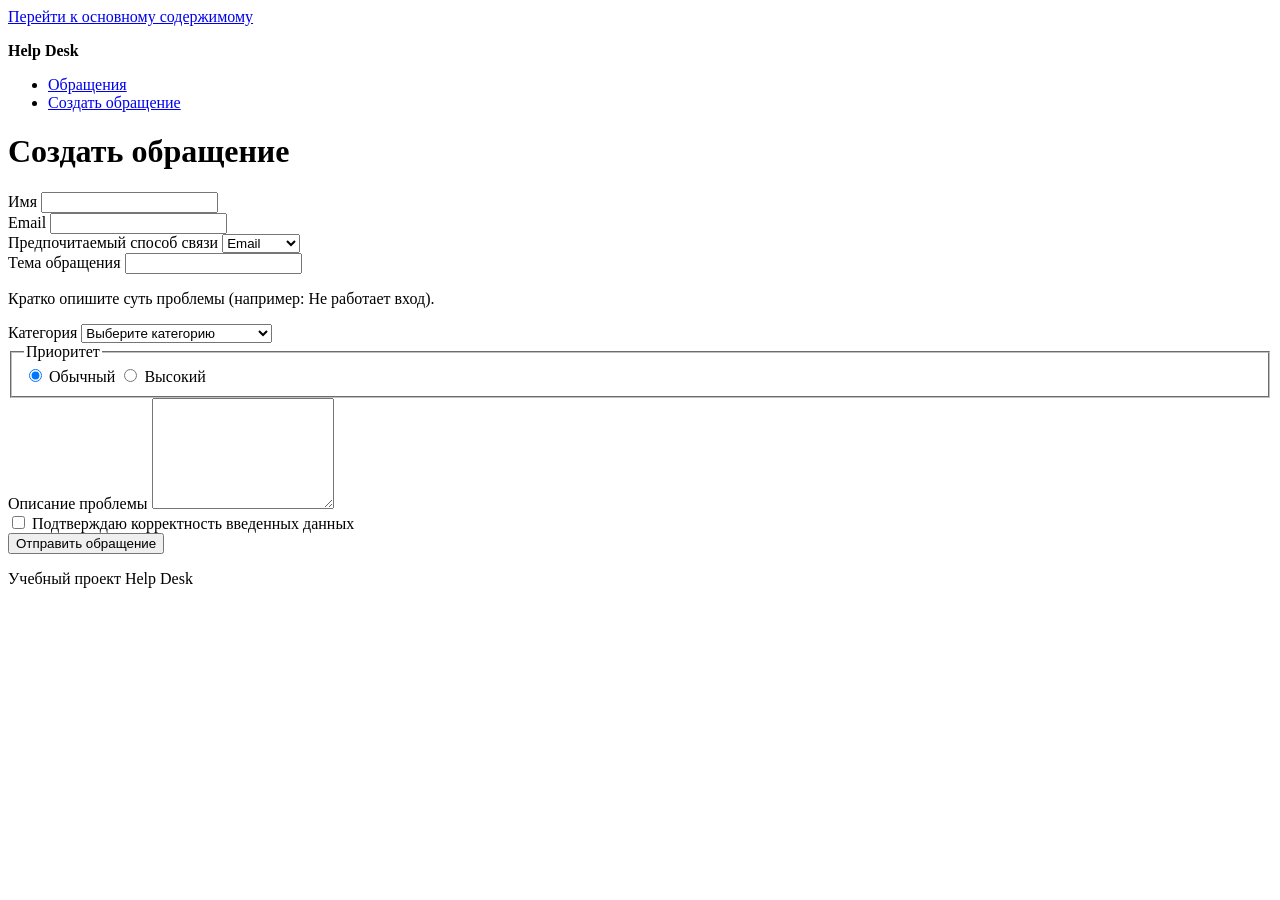
==== semantic-html/create-ticket.html @ efa71661 "Fix create-ticket.html" ====
<!doctype html>
<html lang="ru">
<head>
  <meta charset="utf-8">
  <meta name="viewport" content="width=device-width, initial-scale=1">
  <title>Создать обращение — Help Desk</title>
</head>
<body>
  <a href="#main-content">Перейти к основному содержимому</a>

  <header>
    <p><strong>Help Desk</strong></p>
    <nav aria-label="Основная навигация">
      <ul>
        <li><a href="index.html">Обращения</a></li>
        <li><a href="create-ticket.html">Создать обращение</a></li>
      </ul>
    </nav>
  </header>

  <main id="main-content">
    <h1>Создать обращение</h1>

    <form action="#" method="post">
      <div>
        <label for="customer-name">Имя</label>
        <input id="customer-name" name="customerName" type="text" autocomplete="name" required>
      </div>

      <div>
        <label for="email">Email</label>
        <input id="email" name="email" type="email" autocomplete="email" required>
      </div>

      <div>
        <label for="preferred-contact">Предпочитаемый способ связи</label>
        <select id="preferred-contact" name="preferredContact">
          <option value="email">Email</option>
          <option value="phone">Телефон</option>
          <option value="telegram">Telegram</option>
        </select>
      </div>

      <div>
        <label for="title">Тема обращения</label>
        <input id="title" name="title" type="text" required aria-describedby="title-hint">
        <p id="title-hint">Кратко опишите суть проблемы (например: Не работает вход).</p>
      </div>

      <div>
        <label for="category">Категория</label>
        <select id="category" name="category" required>
          <option value="">Выберите категорию</option>
          <option value="access">Доступ</option>
          <option value="software">Программное обеспечение</option>
          <option value="other">Другое</option>
        </select>
      </div>

      <fieldset>
        <legend>Приоритет</legend>
        <label><input type="radio" name="priority" value="normal" checked> Обычный</label>
        <label><input type="radio" name="priority" value="high"> Высокий</label>
      </fieldset>

      <div>
        <label for="description">Описание проблемы</label>
        <textarea id="description" name="description" rows="7" required></textarea>
      </div>

      <div>
        <label>
          <input type="checkbox" name="consent" required>
          Подтверждаю корректность введенных данных
        </label>
      </div>

      <button type="submit">Отправить обращение</button>
    </form>
  </main>

  <footer>
    <p>Учебный проект Help Desk</p>
  </footer>
</body>
</html>
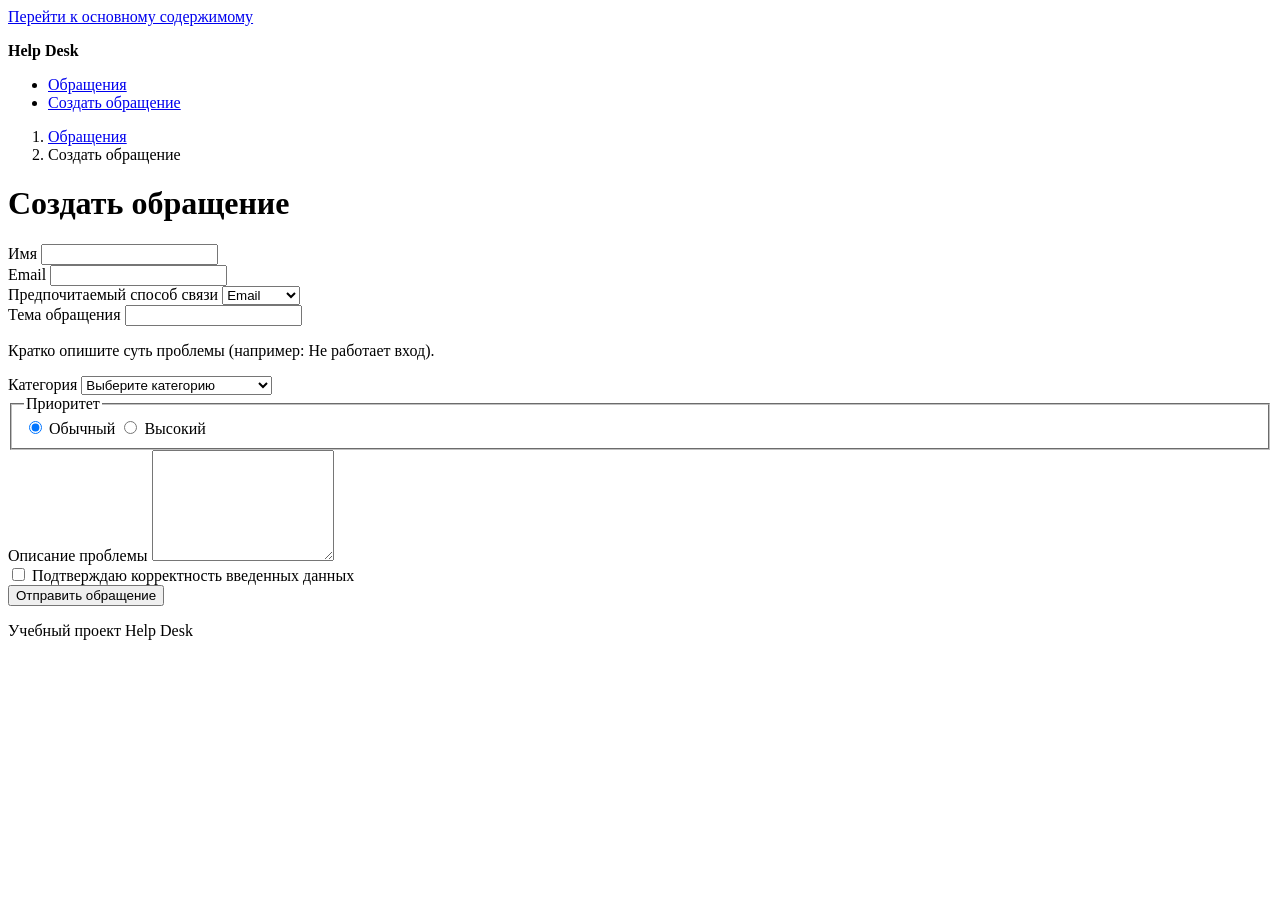
==== commit 8ad09b4e: "Update create-ticket.html: Уровень 2" ====
--- a/semantic-html/create-ticket.html
+++ b/semantic-html/create-ticket.html
@@ -17,6 +17,13 @@
       </ul>
     </nav>
   </header>
+
+  <nav aria-label="Хлебные крошки">
+    <ol>
+      <li><a href="index.html">Обращения</a></li>
+      <li><span aria-current="page">Создать обращение</span></li>
+    </ol>
+  </nav>
 
   <main id="main-content">
     <h1>Создать обращение</h1>
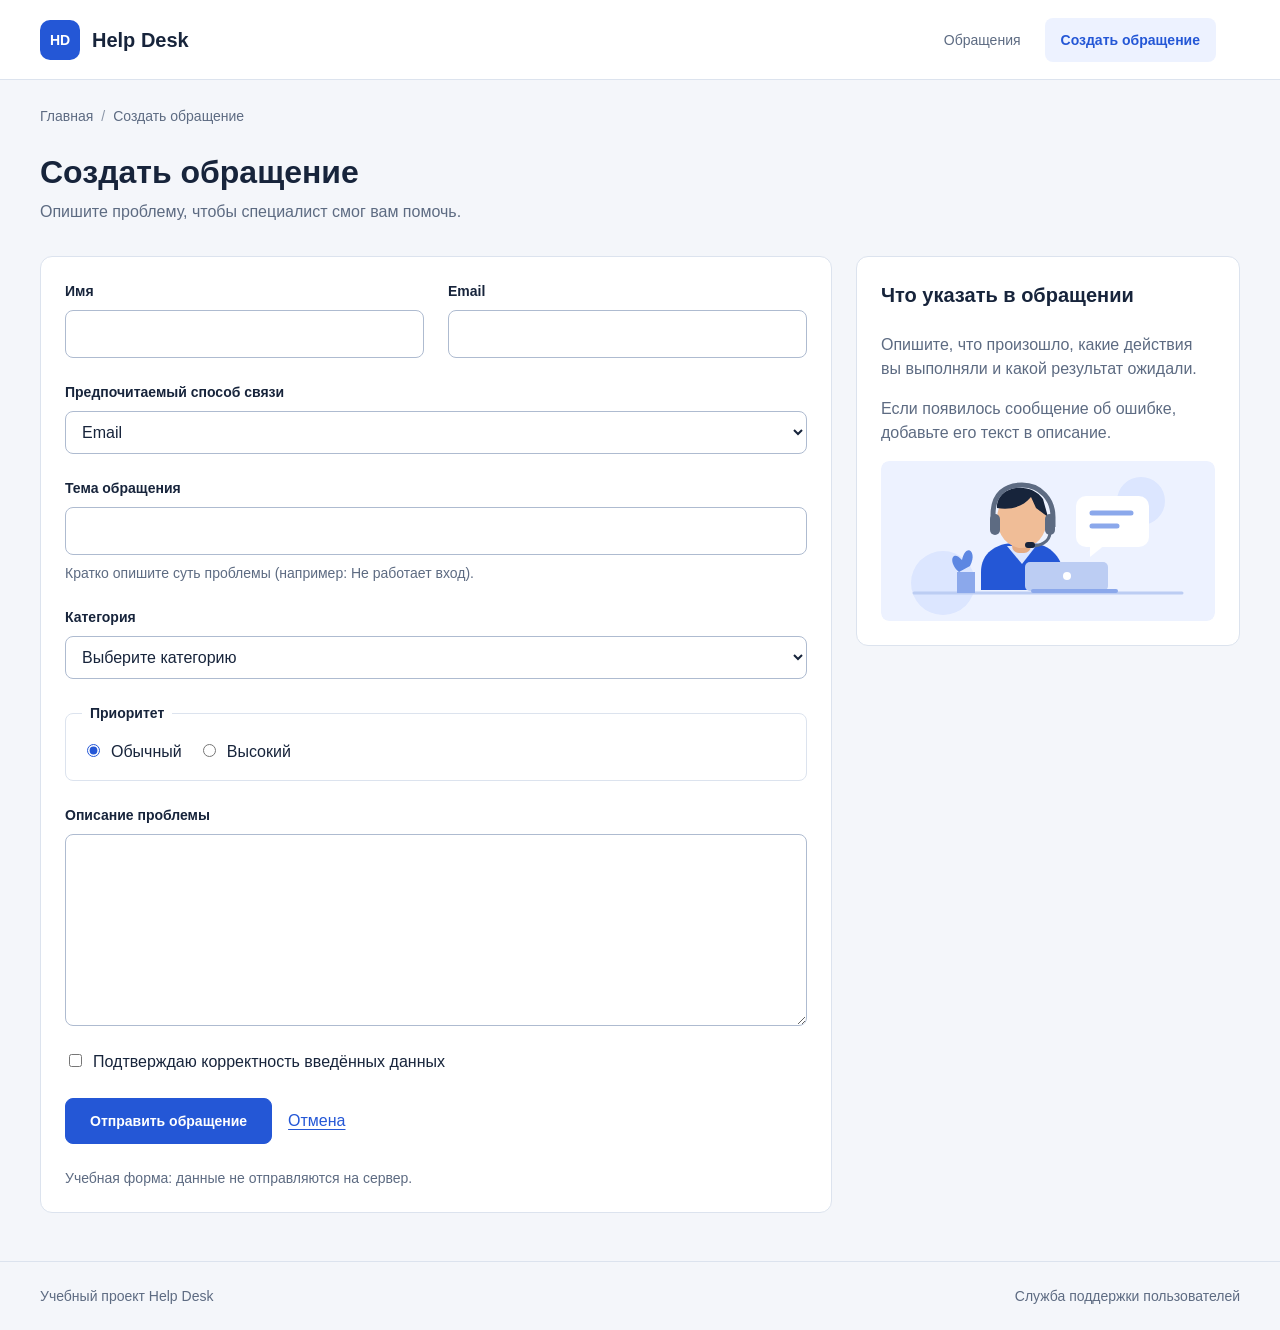
==== commit 90182f45: "Complete practical work 2: adaptive Help Desk layout" ====
--- a/semantic-html/create-ticket.html
+++ b/semantic-html/create-ticket.html
@@ -1,93 +1,52 @@
-<!doctype html>
-<html lang="ru">
-<head>
-  <meta charset="utf-8">
-  <meta name="viewport" content="width=device-width, initial-scale=1">
-  <title>Создать обращение — Help Desk</title>
-</head>
-<body>
-  <a href="#main-content">Перейти к основному содержимому</a>
-
-  <header>
-    <p><strong>Help Desk</strong></p>
-    <nav aria-label="Основная навигация">
-      <ul>
-        <li><a href="index.html">Обращения</a></li>
-        <li><a href="create-ticket.html">Создать обращение</a></li>
-      </ul>
-    </nav>
-  </header>
-
-  <nav aria-label="Хлебные крошки">
-    <ol>
-      <li><a href="index.html">Обращения</a></li>
-      <li><span aria-current="page">Создать обращение</span></li>
-    </ol>
-  </nav>
-
-  <main id="main-content">
-    <h1>Создать обращение</h1>
-
-    <form action="#" method="post">
-      <div>
-        <label for="customer-name">Имя</label>
-        <input id="customer-name" name="customerName" type="text" autocomplete="name" required>
-      </div>
-
-      <div>
-        <label for="email">Email</label>
-        <input id="email" name="email" type="email" autocomplete="email" required>
-      </div>
-
-      <div>
-        <label for="preferred-contact">Предпочитаемый способ связи</label>
-        <select id="preferred-contact" name="preferredContact">
-          <option value="email">Email</option>
-          <option value="phone">Телефон</option>
-          <option value="telegram">Telegram</option>
-        </select>
-      </div>
-
-      <div>
-        <label for="title">Тема обращения</label>
-        <input id="title" name="title" type="text" required aria-describedby="title-hint">
-        <p id="title-hint">Кратко опишите суть проблемы (например: Не работает вход).</p>
-      </div>
-
-      <div>
-        <label for="category">Категория</label>
-        <select id="category" name="category" required>
-          <option value="">Выберите категорию</option>
-          <option value="access">Доступ</option>
-          <option value="software">Программное обеспечение</option>
-          <option value="other">Другое</option>
-        </select>
-      </div>
-
-      <fieldset>
-        <legend>Приоритет</legend>
-        <label><input type="radio" name="priority" value="normal" checked> Обычный</label>
-        <label><input type="radio" name="priority" value="high"> Высокий</label>
-      </fieldset>
-
-      <div>
-        <label for="description">Описание проблемы</label>
-        <textarea id="description" name="description" rows="7" required></textarea>
-      </div>
-
-      <div>
-        <label>
-          <input type="checkbox" name="consent" required>
-          Подтверждаю корректность введенных данных
-        </label>
-      </div>
-
-      <button type="submit">Отправить обращение</button>
-    </form>
-  </main>
-
-  <footer>
-    <p>Учебный проект Help Desk</p>
-  </footer>
-</body>
-</html>
+<!doctype html>
+<html lang="ru">
+<head>
+  <meta charset="utf-8">
+  <meta name="viewport" content="width=device-width, initial-scale=1">
+  <title>Создать обращение — Help Desk</title>
+  <link rel="stylesheet" href="assets/css/styles.css">
+</head>
+<body>
+  <a class="skip-link" href="#main-content">Перейти к основному содержимому</a>
+  <header class="site-header">
+    <div class="container header-inner">
+      <a class="brand" href="index.html"><span class="brand-mark" aria-hidden="true">HD</span>Help Desk</a>
+      <nav class="site-nav" aria-label="Основная навигация">
+        <ul>
+          <li><a href="index.html">Обращения</a></li>
+          <li><a href="create-ticket.html" aria-current="page">Создать обращение</a></li>
+        </ul>
+      </nav>
+    </div>
+  </header>
+  <nav class="container breadcrumbs" aria-label="Хлебные крошки">
+    <ol><li><a href="index.html">Главная</a></li><li><span aria-current="page">Создать обращение</span></li></ol>
+  </nav>
+  <main class="container" id="main-content" tabindex="-1">
+    <div class="page-intro"><div><h1>Создать обращение</h1><p class="page-description">Опишите проблему, чтобы специалист смог вам помочь.</p></div></div>
+    <div class="form-layout">
+      <form class="panel ticket-form" action="#" method="post">
+        <div class="form-grid">
+          <div class="field"><label for="customer-name">Имя</label><input id="customer-name" name="customerName" type="text" autocomplete="name" required></div>
+          <div class="field"><label for="email">Email</label><input id="email" name="email" type="email" autocomplete="email" required></div>
+        </div>
+        <div class="field"><label for="preferred-contact">Предпочитаемый способ связи</label><select id="preferred-contact" name="preferredContact"><option value="email">Email</option><option value="phone">Телефон</option><option value="telegram">Telegram</option></select></div>
+        <div class="field" id="contact-field" hidden><label for="contact-value">Телефон или Telegram</label><input id="contact-value" name="contactValue" type="text" disabled></div>
+        <div class="field"><label for="title">Тема обращения</label><input id="title" name="title" type="text" required aria-describedby="title-hint"><p class="field-hint" id="title-hint">Кратко опишите суть проблемы (например: Не работает вход).</p></div>
+        <div class="field"><label for="category">Категория</label><select id="category" name="category" required><option value="">Выберите категорию</option><option value="access">Доступ</option><option value="software">Программное обеспечение</option><option value="other">Другое</option></select></div>
+        <fieldset><legend>Приоритет</legend><div class="choices"><label class="choice"><input type="radio" name="priority" value="normal" checked>Обычный</label><label class="choice"><input type="radio" name="priority" value="high">Высокий</label></div></fieldset>
+        <div class="field"><label for="description">Описание проблемы</label><textarea id="description" name="description" rows="7" required></textarea></div>
+        <label class="choice"><input type="checkbox" name="consent" required>Подтверждаю корректность введённых данных</label>
+        <div class="form-actions"><button class="button" type="submit">Отправить обращение</button><a href="index.html">Отмена</a></div>
+        <p class="field-hint">Учебная форма: данные не отправляются на сервер.</p>
+        <p class="form-result" role="status" tabindex="-1" hidden></p>
+      </form>
+      <aside class="panel" aria-labelledby="form-help-heading"><div class="panel-title"><h2 id="form-help-heading">Что указать в обращении</h2></div><p class="help-copy">Опишите, что произошло, какие действия вы выполняли и какой результат ожидали.</p><p class="help-copy">Если появилось сообщение об ошибке, добавьте его текст в описание.</p><img class="support-image" src="assets/images/support.svg" width="334" height="160" alt=""></aside>
+    </div>
+  </main>
+  <script src="assets/js/form.js"></script>
+  <footer class="site-footer">
+    <div class="container footer-inner"><p>Учебный проект Help Desk</p><p>Служба поддержки пользователей</p></div>
+  </footer>
+</body>
+</html>
--- a/semantic-html/assets/css/styles.css
+++ b/semantic-html/assets/css/styles.css
@@ -0,0 +1,136 @@
+:root {
+  --container: 75rem;
+  --space-1: .25rem;
+  --space-2: .5rem;
+  --space-3: .75rem;
+  --space-4: 1rem;
+  --space-card: 1.25rem;
+  --space-5: 1.5rem;
+  --space-6: 2rem;
+  --space-7: 3rem;
+  --radius: .75rem;
+  --ink: #17243b;
+  --muted: #5d6b82;
+  --line: #dce3ee;
+  --surface: #fff;
+  --background: #f4f6fa;
+  --accent: #2457d6;
+}
+*, *::before, *::after { box-sizing: border-box; }
+html { color-scheme: light; }
+body {
+  margin: 0;
+  background: var(--background);
+  color: var(--ink);
+  font: 1rem/1.5 Arial, sans-serif;
+}
+h1, h2, h3, p, ul, ol { margin: 0; }
+a { color: var(--accent); text-underline-offset: .2em; }
+button, input, select, textarea { font: inherit; }
+button, summary { cursor: pointer; }
+img { display: block; max-width: 100%; height: auto; }
+:focus-visible { outline: 3px solid var(--accent); outline-offset: 4px; }
+.container { width: min(calc(100% - 3rem), var(--container)); margin-inline: auto; }
+.skip-link {
+  position: absolute;
+  inset-block-start: var(--space-2);
+  inset-inline-start: var(--space-4);
+  z-index: 2;
+  padding: var(--space-3) var(--space-4);
+  background: var(--surface);
+  transform: translateY(-200%);
+}
+.skip-link:focus { transform: translateY(0); }
+.site-header { background: var(--surface); box-shadow: inset 0 -1px var(--line); }
+.header-inner {
+  min-height: 5rem;
+  display: flex;
+  align-items: center;
+  justify-content: space-between;
+  gap: var(--space-5);
+  padding-block: var(--space-4);
+}
+.brand { display: inline-flex; align-items: center; gap: var(--space-3); text-decoration: none; color: var(--ink); font-size: 1.25rem; font-weight: 700; }
+.brand-mark { display: grid; place-items: center; width: 2.5rem; min-height: 2.5rem; border-radius: .625rem; background: var(--accent); color: #fff; font-size: .875rem; }
+.site-nav { padding-inline-end: var(--space-5); }
+.site-nav ul { display: flex; flex-wrap: wrap; align-items: center; gap: var(--space-2); padding: 0; list-style: none; }
+.site-nav a { display: block; padding: var(--space-3) var(--space-4); border-radius: var(--space-2); color: var(--muted); text-decoration: none; font-size: .875rem; line-height: 1.25rem; }
+.site-nav a[aria-current="page"] { background: #edf2ff; color: var(--accent); font-weight: 700; }
+.site-nav a:hover, .ticket-link:hover { text-decoration: underline; }
+.breadcrumbs { margin-block: var(--space-5); font-size: .875rem; line-height: 1.5rem; }
+.breadcrumbs ol { display: flex; flex-wrap: wrap; gap: var(--space-2); padding: 0; list-style: none; color: var(--muted); }
+.breadcrumbs li + li::before { content: "/"; margin-inline-end: var(--space-2); color: #8b96a8; }
+.breadcrumbs a { color: var(--muted); text-decoration: none; }
+.page-intro { display: flex; align-items: center; justify-content: space-between; gap: var(--space-5); margin-block-end: var(--space-6); }
+.page-intro > div { min-width: 0; }
+h1 { font-size: clamp(1.75rem, 2.5vw, 2.25rem); line-height: calc(1em + .5rem); overflow-wrap: anywhere; }
+.page-description { margin-block-start: var(--space-2); color: var(--muted); }
+.button { display: inline-flex; align-items: center; justify-content: center; gap: var(--space-2); flex-shrink: 0; padding: var(--space-3) var(--space-5); border: 1px solid var(--accent); border-radius: var(--space-2); background: var(--accent); color: #fff; font-size: .875rem; line-height: 1.25rem; font-weight: 700; text-decoration: none; text-align: center; overflow-wrap: anywhere; }
+.button:hover { background: #1c45ad; }
+.dashboard { display: grid; grid-template-columns: minmax(0, 1fr) 24rem; align-items: start; gap: var(--space-5); }
+.content-stack, .sidebar { display: grid; gap: var(--space-5); min-width: 0; }
+.panel { min-width: 0; padding: var(--space-5); border: 1px solid var(--line); border-radius: var(--radius); background: var(--surface); }
+.panel-title { display: flex; align-items: center; justify-content: space-between; gap: var(--space-4); margin-block-end: var(--space-5); }
+h2 { font-size: 1.25rem; line-height: 1.75rem; overflow-wrap: anywhere; }
+.count { padding: .125rem var(--space-2); border-radius: var(--space-2); background: #edf2ff; color: var(--accent); font-size: .75rem; line-height: 1.25rem; font-weight: 700; }
+.ticket-list { display: grid; gap: var(--space-4); }
+.ticket-card { min-width: 0; padding: var(--space-card); border: 1px solid var(--line); border-radius: var(--space-2); }
+.ticket-meta { display: flex; flex-wrap: wrap; align-items: start; justify-content: space-between; gap: var(--space-2) var(--space-4); }
+.ticket-card h3 { flex: 1 1 15rem; min-width: 0; font-size: 1.125rem; line-height: 1.625rem; overflow-wrap: anywhere; }
+.status { display: inline-flex; align-items: center; gap: .375rem; padding: var(--space-1) .625rem; border-radius: 2rem; font-size: .75rem; line-height: 1.25rem; white-space: nowrap; font-weight: 700; }
+.status::before { content: ""; width: .375rem; height: .375rem; border-radius: 50%; background: currentColor; }
+.status-progress { min-width: 6.375rem; background: #fff4d9; color: #805600; }
+.status-new { min-width: 5.375rem; background: #edf2ff; color: #2457d6; }
+.status-done { min-width: 5.375rem; background: #e6f5ee; color: #1b6b49; }
+.ticket-description { margin-block-start: var(--space-3); color: var(--muted); overflow-wrap: anywhere; }
+.ticket-link { display: block; width: fit-content; max-width: 100%; margin-block-start: var(--space-4); font-size: .875rem; line-height: 1.25rem; font-weight: 700; text-decoration: none; }
+.table-scroll { max-width: 100%; overflow-x: auto; }
+table { width: 100%; border-collapse: collapse; table-layout: fixed; font-size: .875rem; line-height: 1.25rem; }
+caption { padding-block-end: var(--space-4); color: var(--muted); text-align: start; }
+th, td { padding: var(--space-3) var(--space-4); border-block-end: 1px solid var(--line); text-align: start; vertical-align: top; overflow-wrap: anywhere; }
+th { background: #f4f6fa; font-weight: 700; }
+tbody tr:last-child td { border-block-end: 0; }
+.help-copy { margin-block-end: var(--space-4); color: var(--muted); overflow-wrap: anywhere; }
+.support-image { width: 100%; border-radius: var(--space-2); }
+.help-link { display: block; width: fit-content; max-width: 100%; margin-block-start: var(--space-4); font-size: .875rem; line-height: 1.25rem; font-weight: 700; }
+details { border-block-start: 1px solid var(--line); padding-block: var(--space-4); }
+details:last-child { padding-block-end: 0; }
+summary { font-size: .875rem; line-height: 1.25rem; font-weight: 700; overflow-wrap: anywhere; }
+details p { margin-block-start: var(--space-3); color: var(--muted); font-size: .875rem; line-height: 1.375rem; overflow-wrap: anywhere; }
+.site-footer { margin-block-start: var(--space-7); border-block-start: 1px solid var(--line); padding-block: var(--space-5); color: var(--muted); font-size: .875rem; line-height: 1.25rem; }
+.footer-inner { display: flex; flex-wrap: wrap; justify-content: space-between; gap: var(--space-4); }
+.form-layout { display: grid; grid-template-columns: minmax(0, 49.5rem) minmax(0, 1fr); gap: var(--space-5); align-items: start; }
+.ticket-form { display: grid; gap: var(--space-5); }
+.form-grid { display: grid; grid-template-columns: repeat(2, minmax(0, 1fr)); gap: var(--space-5); }
+.field { display: grid; align-content: start; gap: var(--space-2); min-width: 0; }
+.field label, legend { font-weight: 700; font-size: .875rem; }
+input:not([type="radio"], [type="checkbox"]), select, textarea { width: 100%; min-width: 0; border: 1px solid #aebbd0; border-radius: var(--space-2); padding: calc(var(--space-3) - 1px) var(--space-3); color: var(--ink); background: var(--surface); line-height: 1.5rem; }
+textarea { resize: vertical; }
+.field-hint { color: var(--muted); font-size: .875rem; line-height: 1.25rem; overflow-wrap: anywhere; }
+fieldset { min-width: 0; margin: 0; padding: var(--space-4); border: 1px solid var(--line); border-radius: var(--space-2); }
+legend { padding-inline: var(--space-2); }
+.choices { display: flex; flex-wrap: wrap; gap: var(--space-4); }
+.choice { display: flex; align-items: baseline; gap: var(--space-2); overflow-wrap: anywhere; }
+input[type="radio"], input[type="checkbox"] { accent-color: var(--accent); flex-shrink: 0; }
+.form-actions { display: flex; flex-wrap: wrap; align-items: center; gap: var(--space-4); }
+.form-result { padding: var(--space-4); border: 1px solid #b4dac6; border-radius: var(--space-2); background: #e6f5ee; color: #1b6b49; overflow-wrap: anywhere; }
+.form-result[hidden] { display: none; }
+.detail-content { display: grid; gap: var(--space-5); }
+.detail-content p { overflow-wrap: anywhere; }
+@media (max-width: 62.5rem) {
+  .dashboard, .form-layout { grid-template-columns: minmax(0, 1fr); }
+  .sidebar { grid-template-columns: repeat(2, minmax(0, 1fr)); align-items: start; }
+}
+@media (max-width: 40rem) {
+  .container { width: min(calc(100% - 2rem), var(--container)); }
+  .header-inner, .page-intro { flex-direction: column; align-items: start; gap: var(--space-4); }
+  .site-nav { padding-inline-end: 0; }
+  .site-nav a { padding: var(--space-2) var(--space-3); }
+  .sidebar, .form-grid { grid-template-columns: minmax(0, 1fr); }
+  .panel { padding: var(--space-4); }
+  .ticket-card { padding: var(--space-4); }
+  .ticket-card h3 { flex-basis: 100%; }
+  .table-scroll table { min-width: 38rem; }
+}
+.sr-status { position: absolute; width: 1px; height: 1px; padding: 0; margin: -1px; overflow: hidden; clip-path: inset(50%); white-space: nowrap; border: 0; }
+.field[hidden] { display: none; }
